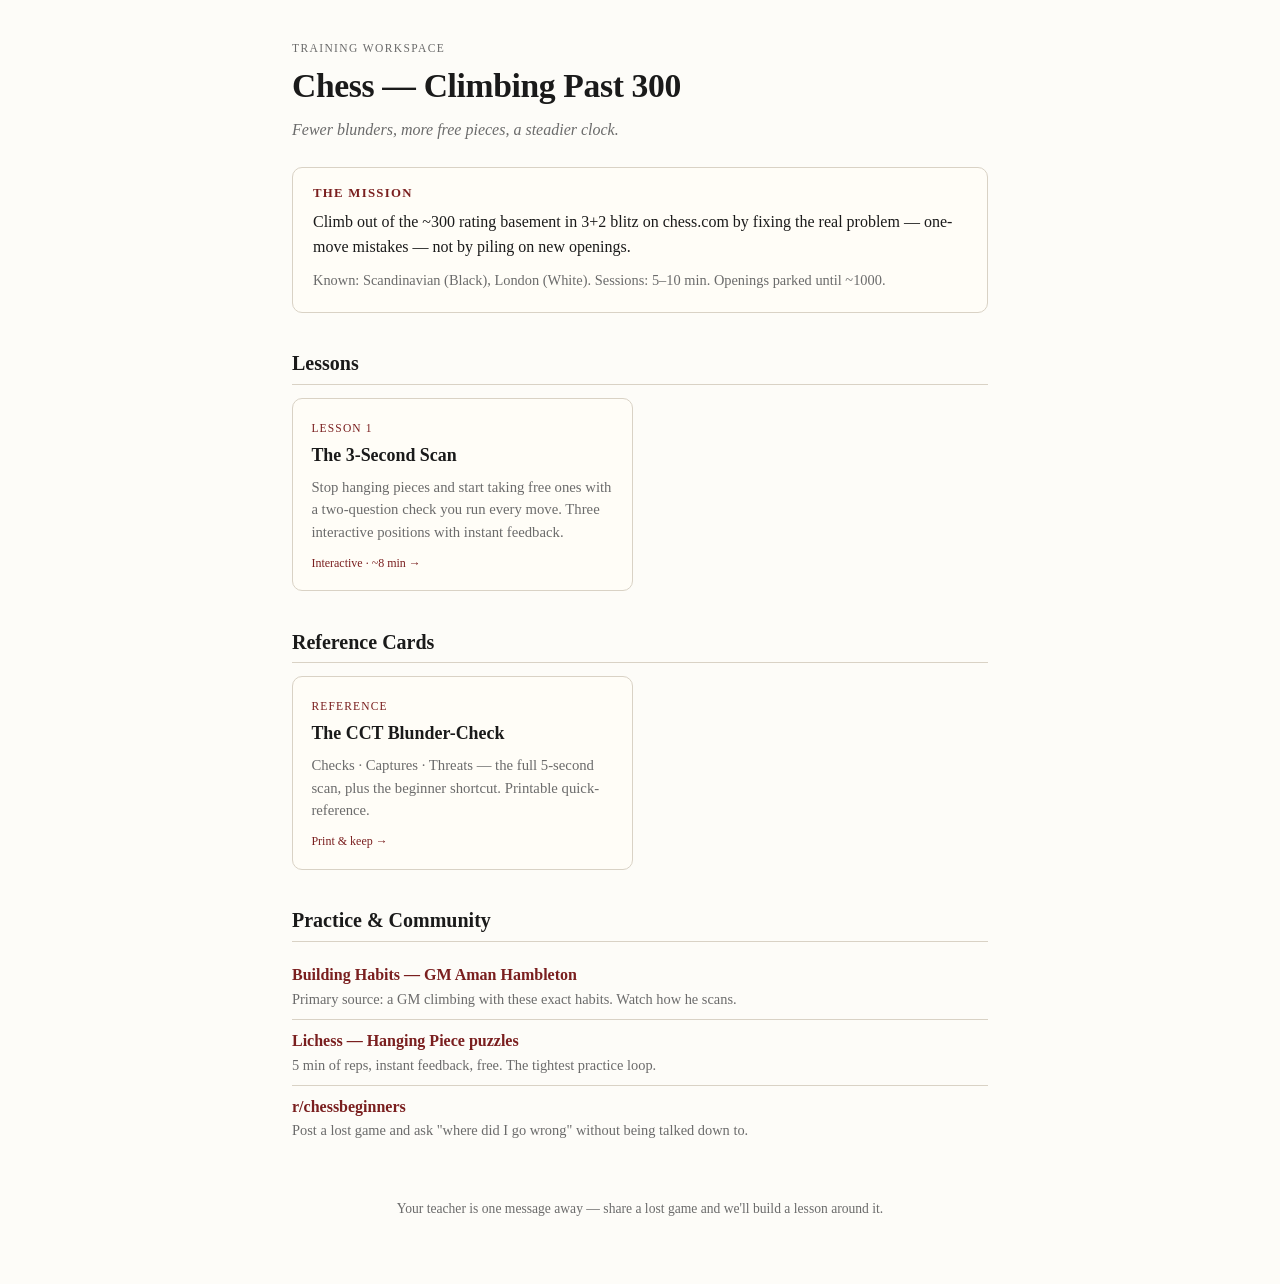
==== index.html @ 32ee334e "first commit" ====
<!DOCTYPE html>
<html lang="en">
<head>
<meta charset="utf-8">
<meta name="viewport" content="width=device-width, initial-scale=1">
<title>Chess Training</title>
<style>
  :root {
    --ink:#1a1a1a; --soft:#6b6b6b; --rule:#d9d2c5; --bg:#fdfcf8; --accent:#7a1f1f;
    --card:#fffdf7; --light:#efe6d2;
  }
  * { box-sizing: border-box; }
  body {
    font-family: Georgia, "Iowan Old Style", "Palatino Linotype", serif;
    color: var(--ink); background: var(--bg); line-height: 1.55;
    max-width: 46rem; margin: 0 auto; padding: 2.5rem 1.25rem 4rem;
  }
  header { margin-bottom: 1.5rem; }
  .kicker { color: var(--soft); text-transform: uppercase; letter-spacing: .12em; font-size: .72rem; margin: 0; }
  h1 { font-size: clamp(1.6rem, 6vw, 2.1rem); margin: .15rem 0 .35rem; letter-spacing: -0.01em; }
  .tagline { color: var(--soft); font-style: italic; margin: 0; }

  .mission {
    border: 1px solid var(--rule); background: var(--card); border-radius: 10px;
    padding: 1rem 1.25rem; margin: 1.5rem 0 2rem;
  }
  .mission h2 { font-size: .8rem; text-transform: uppercase; letter-spacing: .1em; color: var(--accent); margin: 0 0 .4rem; }
  .mission p { margin: .3rem 0; }
  .mission .meta { color: var(--soft); font-size: .9rem; margin-top: .6rem; }

  h2.section { font-size: 1.25rem; margin: 2.2rem 0 .8rem; padding-bottom: .3rem; border-bottom: 1px solid var(--rule); }

  .grid { display: grid; grid-template-columns: 1fr; gap: .9rem; }
  @media (min-width: 34rem) { .grid { grid-template-columns: 1fr 1fr; } }

  .card {
    display: block; text-decoration: none; color: inherit;
    border: 1px solid var(--rule); background: var(--card); border-radius: 10px;
    padding: 1rem 1.15rem; transition: transform .12s ease, box-shadow .12s ease, border-color .12s ease;
  }
  .card:hover, .card:focus {
    transform: translateY(-2px); box-shadow: 0 6px 16px rgba(0,0,0,.08);
    border-color: var(--accent); outline: none;
  }
  .card .num { font-size: .72rem; letter-spacing: .1em; text-transform: uppercase; color: var(--accent); }
  .card .title { font-size: 1.12rem; margin: .15rem 0 .35rem; font-weight: bold; }
  .card .desc { color: var(--soft); font-size: .92rem; margin: 0; }
  .card .tag { display: inline-block; margin-top: .6rem; font-size: .75rem; color: var(--accent); }

  ul.links { list-style: none; padding: 0; margin: .5rem 0; }
  ul.links li { padding: .55rem 0; border-bottom: 1px solid var(--rule); }
  ul.links li:last-child { border-bottom: 0; }
  ul.links a { color: var(--accent); text-decoration: none; font-weight: bold; }
  ul.links a:hover { text-decoration: underline; }
  ul.links .note { color: var(--soft); font-size: .9rem; display: block; font-weight: normal; }

  footer { color: var(--soft); font-size: .85rem; margin-top: 3rem; text-align: center; }
</style>
</head>
<body>
  <header>
    <p class="kicker">Training Workspace</p>
    <h1>Chess &mdash; Climbing Past 300</h1>
    <p class="tagline">Fewer blunders, more free pieces, a steadier clock.</p>
  </header>

  <section class="mission">
    <h2>The Mission</h2>
    <p>Climb out of the ~300 rating basement in 3+2 blitz on chess.com by fixing the
    real problem &mdash; one-move mistakes &mdash; not by piling on new openings.</p>
    <p class="meta">Known: Scandinavian (Black), London (White). Sessions: 5&ndash;10 min. Openings parked until ~1000.</p>
  </section>

  <h2 class="section">Lessons</h2>
  <div class="grid">
    <a class="card" href="lessons/0001-the-three-second-scan.html">
      <span class="num">Lesson 1</span>
      <p class="title">The 3-Second Scan</p>
      <p class="desc">Stop hanging pieces and start taking free ones with a two-question
      check you run every move. Three interactive positions with instant feedback.</p>
      <span class="tag">Interactive &middot; ~8 min &rarr;</span>
    </a>
  </div>

  <h2 class="section">Reference Cards</h2>
  <div class="grid">
    <a class="card" href="reference/cct-blunder-check.html">
      <span class="num">Reference</span>
      <p class="title">The CCT Blunder-Check</p>
      <p class="desc">Checks &middot; Captures &middot; Threats &mdash; the full 5-second scan,
      plus the beginner shortcut. Printable quick-reference.</p>
      <span class="tag">Print &amp; keep &rarr;</span>
    </a>
  </div>

  <h2 class="section">Practice &amp; Community</h2>
  <ul class="links">
    <li>
      <a href="https://www.youtube.com/playlist?list=PL8N8j2e7RpPnpqbISqi1SJ9_wrnNU3rEm">Building Habits &mdash; GM Aman Hambleton</a>
      <span class="note">Primary source: a GM climbing with these exact habits. Watch how he scans.</span>
    </li>
    <li>
      <a href="https://lichess.org/training/hangingPiece">Lichess &mdash; Hanging Piece puzzles</a>
      <span class="note">5 min of reps, instant feedback, free. The tightest practice loop.</span>
    </li>
    <li>
      <a href="https://www.reddit.com/r/chessbeginners/">r/chessbeginners</a>
      <span class="note">Post a lost game and ask "where did I go wrong" without being talked down to.</span>
    </li>
  </ul>

  <footer>
    Your teacher is one message away &mdash; share a lost game and we'll build a lesson around it.
  </footer>
</body>
</html>
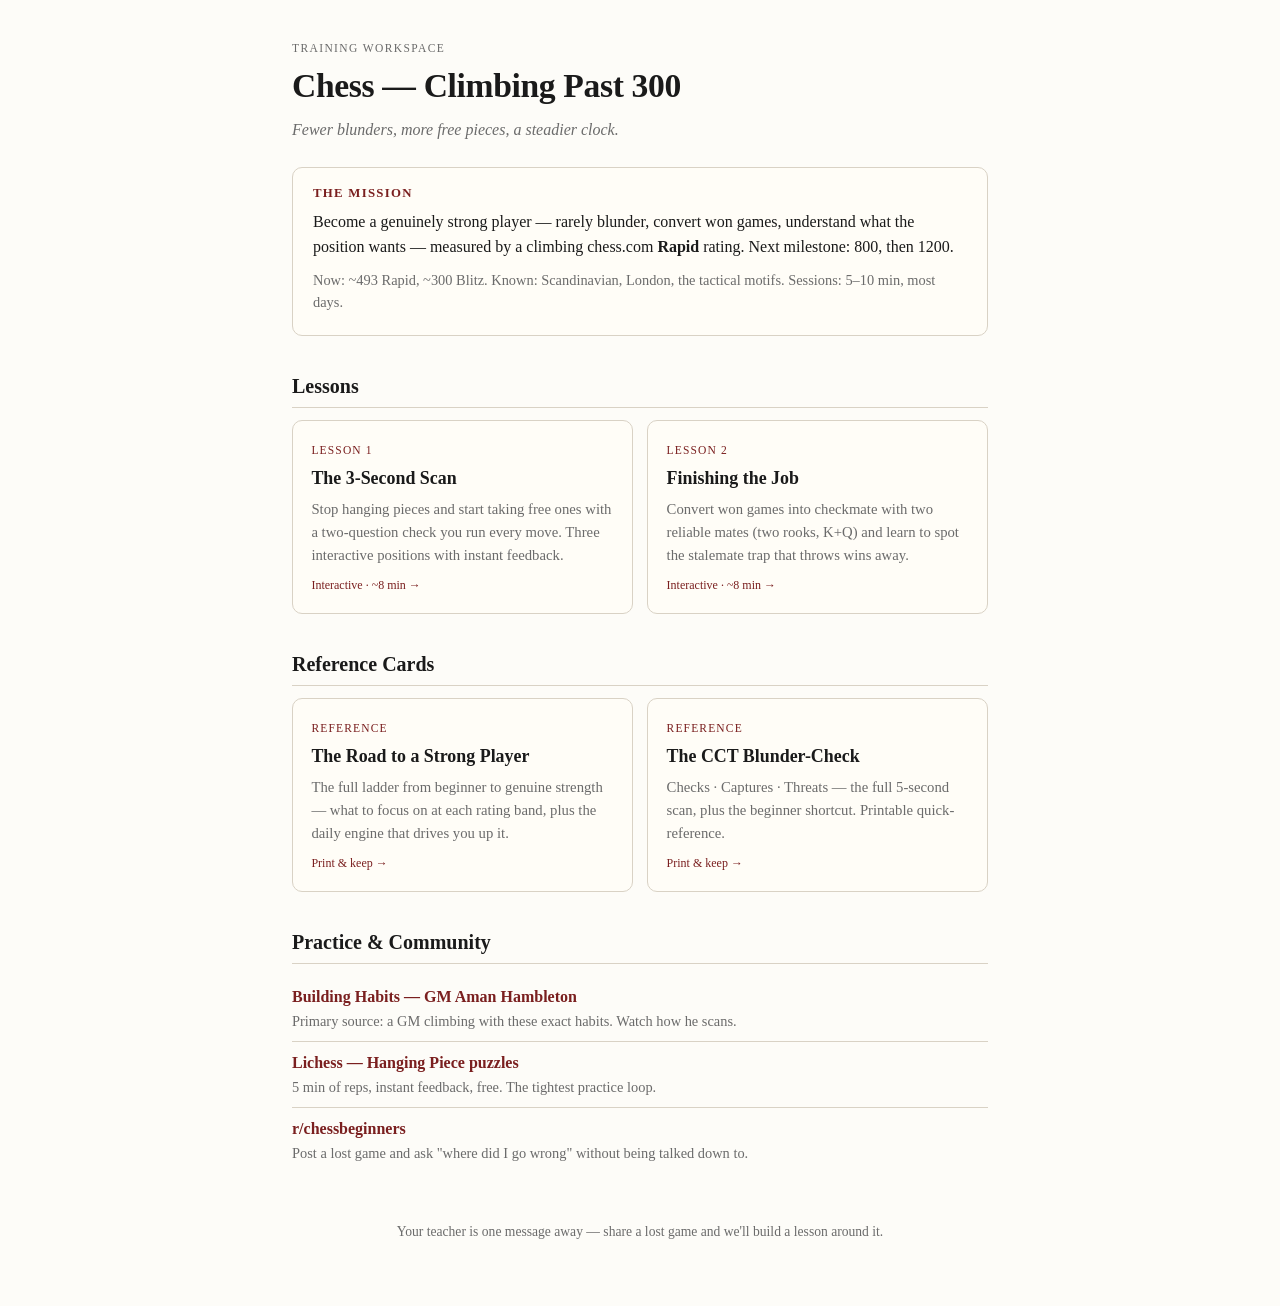
==== commit 5fc88e61: "Revise mission statement and teaching notes; add lesson on checkmating techniques and improvement ro" ====
--- a/index.html
+++ b/index.html
@@ -66,9 +66,10 @@
 
   <section class="mission">
     <h2>The Mission</h2>
-    <p>Climb out of the ~300 rating basement in 3+2 blitz on chess.com by fixing the
-    real problem &mdash; one-move mistakes &mdash; not by piling on new openings.</p>
-    <p class="meta">Known: Scandinavian (Black), London (White). Sessions: 5&ndash;10 min. Openings parked until ~1000.</p>
+    <p>Become a genuinely strong player &mdash; rarely blunder, convert won games, understand
+    what the position wants &mdash; measured by a climbing chess.com <strong>Rapid</strong> rating.
+    Next milestone: 800, then 1200.</p>
+    <p class="meta">Now: ~493 Rapid, ~300 Blitz. Known: Scandinavian, London, the tactical motifs. Sessions: 5&ndash;10 min, most days.</p>
   </section>
 
   <h2 class="section">Lessons</h2>
@@ -80,10 +81,24 @@
       check you run every move. Three interactive positions with instant feedback.</p>
       <span class="tag">Interactive &middot; ~8 min &rarr;</span>
     </a>
+    <a class="card" href="lessons/0002-finishing-the-job.html">
+      <span class="num">Lesson 2</span>
+      <p class="title">Finishing the Job</p>
+      <p class="desc">Convert won games into checkmate with two reliable mates (two rooks,
+      K+Q) and learn to spot the stalemate trap that throws wins away.</p>
+      <span class="tag">Interactive &middot; ~8 min &rarr;</span>
+    </a>
   </div>
 
   <h2 class="section">Reference Cards</h2>
   <div class="grid">
+    <a class="card" href="reference/improvement-roadmap.html">
+      <span class="num">Reference</span>
+      <p class="title">The Road to a Strong Player</p>
+      <p class="desc">The full ladder from beginner to genuine strength &mdash; what to focus on
+      at each rating band, plus the daily engine that drives you up it.</p>
+      <span class="tag">Print &amp; keep &rarr;</span>
+    </a>
     <a class="card" href="reference/cct-blunder-check.html">
       <span class="num">Reference</span>
       <p class="title">The CCT Blunder-Check</p>
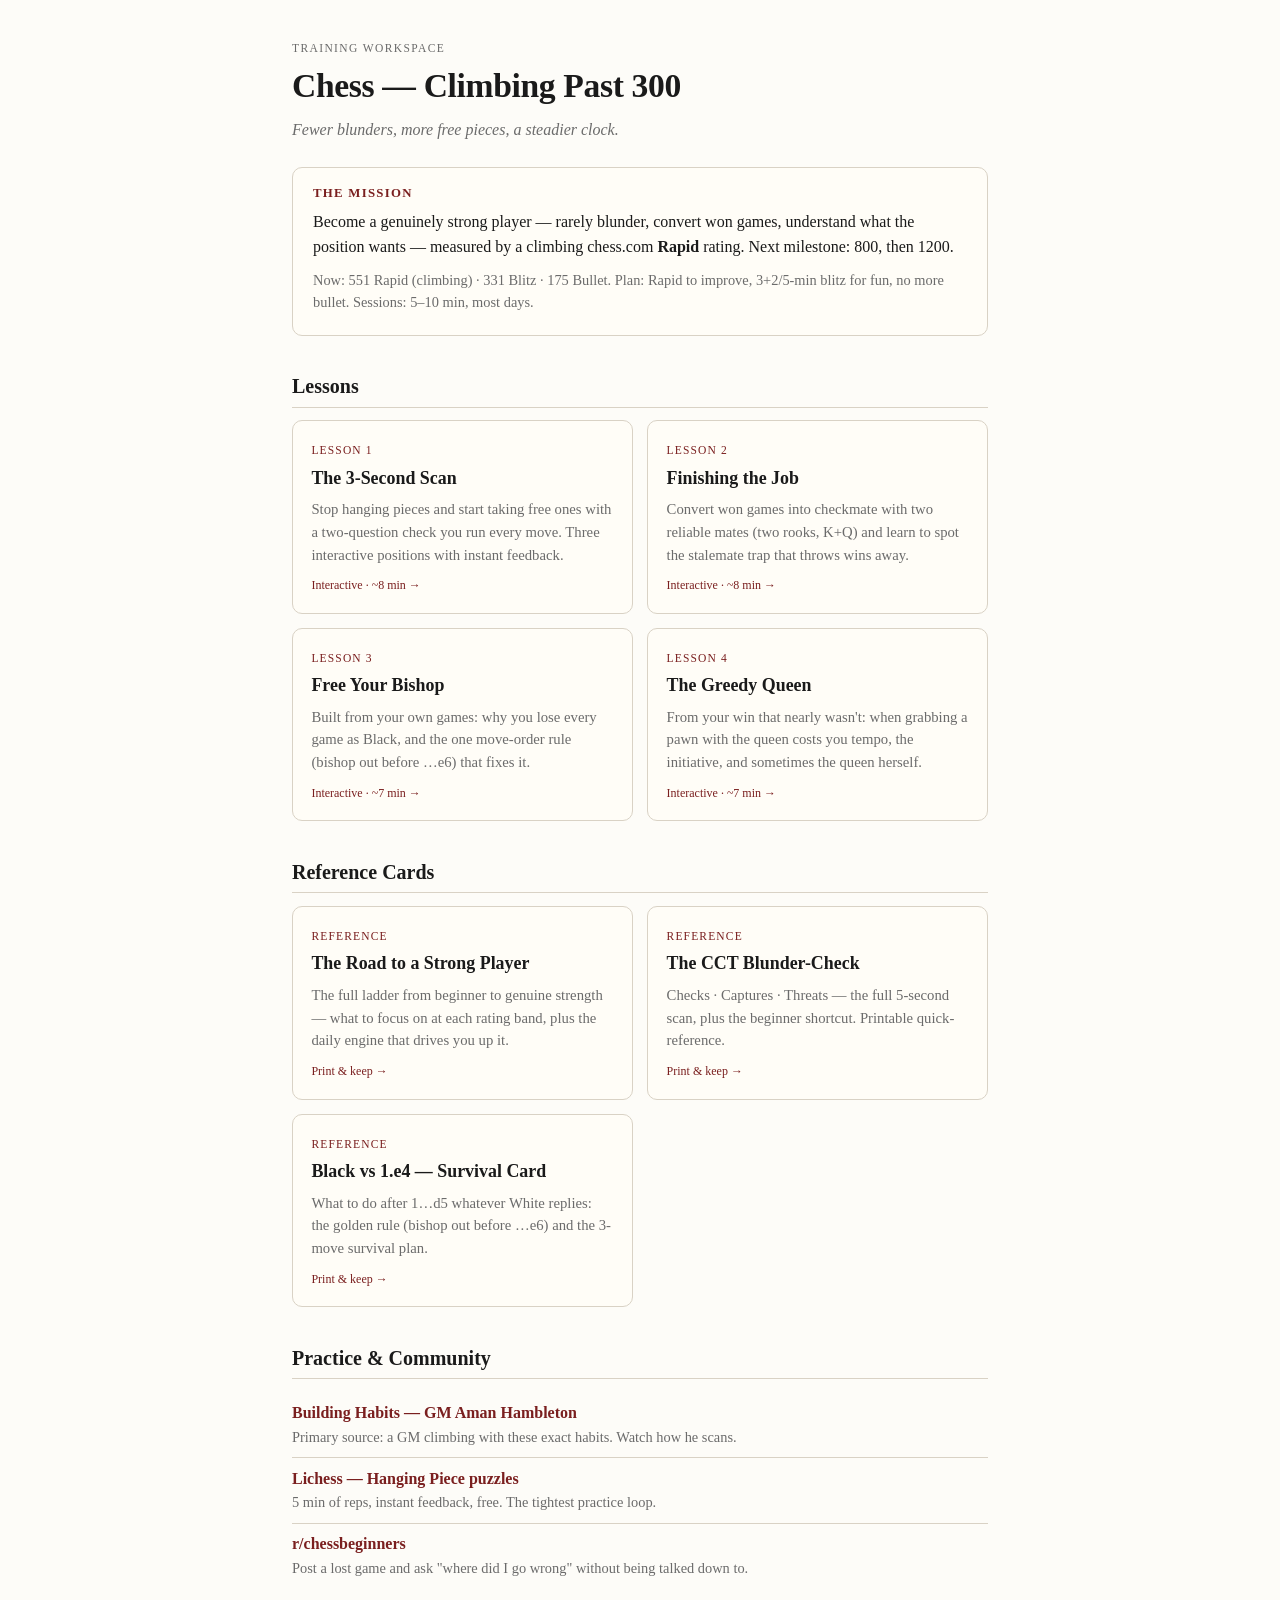
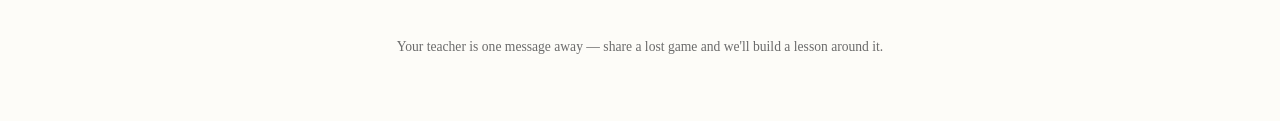
==== commit 568d6a8e: "Add game-review lessons (3 & 4), shared board module, and migrate all boards Personalized review of " ====
--- a/index.html
+++ b/index.html
@@ -69,7 +69,7 @@
     <p>Become a genuinely strong player &mdash; rarely blunder, convert won games, understand
     what the position wants &mdash; measured by a climbing chess.com <strong>Rapid</strong> rating.
     Next milestone: 800, then 1200.</p>
-    <p class="meta">Now: ~493 Rapid, ~300 Blitz. Known: Scandinavian, London, the tactical motifs. Sessions: 5&ndash;10 min, most days.</p>
+    <p class="meta">Now: 551 Rapid (climbing) &middot; 331 Blitz &middot; 175 Bullet. Plan: Rapid to improve, 3+2/5-min blitz for fun, no more bullet. Sessions: 5&ndash;10 min, most days.</p>
   </section>
 
   <h2 class="section">Lessons</h2>
@@ -88,6 +88,20 @@
       K+Q) and learn to spot the stalemate trap that throws wins away.</p>
       <span class="tag">Interactive &middot; ~8 min &rarr;</span>
     </a>
+    <a class="card" href="lessons/0003-free-your-bishop.html">
+      <span class="num">Lesson 3</span>
+      <p class="title">Free Your Bishop</p>
+      <p class="desc">Built from your own games: why you lose every game as Black, and the
+      one move-order rule (bishop out before &hellip;e6) that fixes it.</p>
+      <span class="tag">Interactive &middot; ~7 min &rarr;</span>
+    </a>
+    <a class="card" href="lessons/0004-the-greedy-queen.html">
+      <span class="num">Lesson 4</span>
+      <p class="title">The Greedy Queen</p>
+      <p class="desc">From your win that nearly wasn't: when grabbing a pawn with the queen
+      costs you tempo, the initiative, and sometimes the queen herself.</p>
+      <span class="tag">Interactive &middot; ~7 min &rarr;</span>
+    </a>
   </div>
 
   <h2 class="section">Reference Cards</h2>
@@ -104,6 +118,13 @@
       <p class="title">The CCT Blunder-Check</p>
       <p class="desc">Checks &middot; Captures &middot; Threats &mdash; the full 5-second scan,
       plus the beginner shortcut. Printable quick-reference.</p>
+      <span class="tag">Print &amp; keep &rarr;</span>
+    </a>
+    <a class="card" href="reference/black-vs-e4-survival.html">
+      <span class="num">Reference</span>
+      <p class="title">Black vs 1.e4 — Survival Card</p>
+      <p class="desc">What to do after 1&hellip;d5 whatever White replies: the golden rule
+      (bishop out before &hellip;e6) and the 3-move survival plan.</p>
       <span class="tag">Print &amp; keep &rarr;</span>
     </a>
   </div>
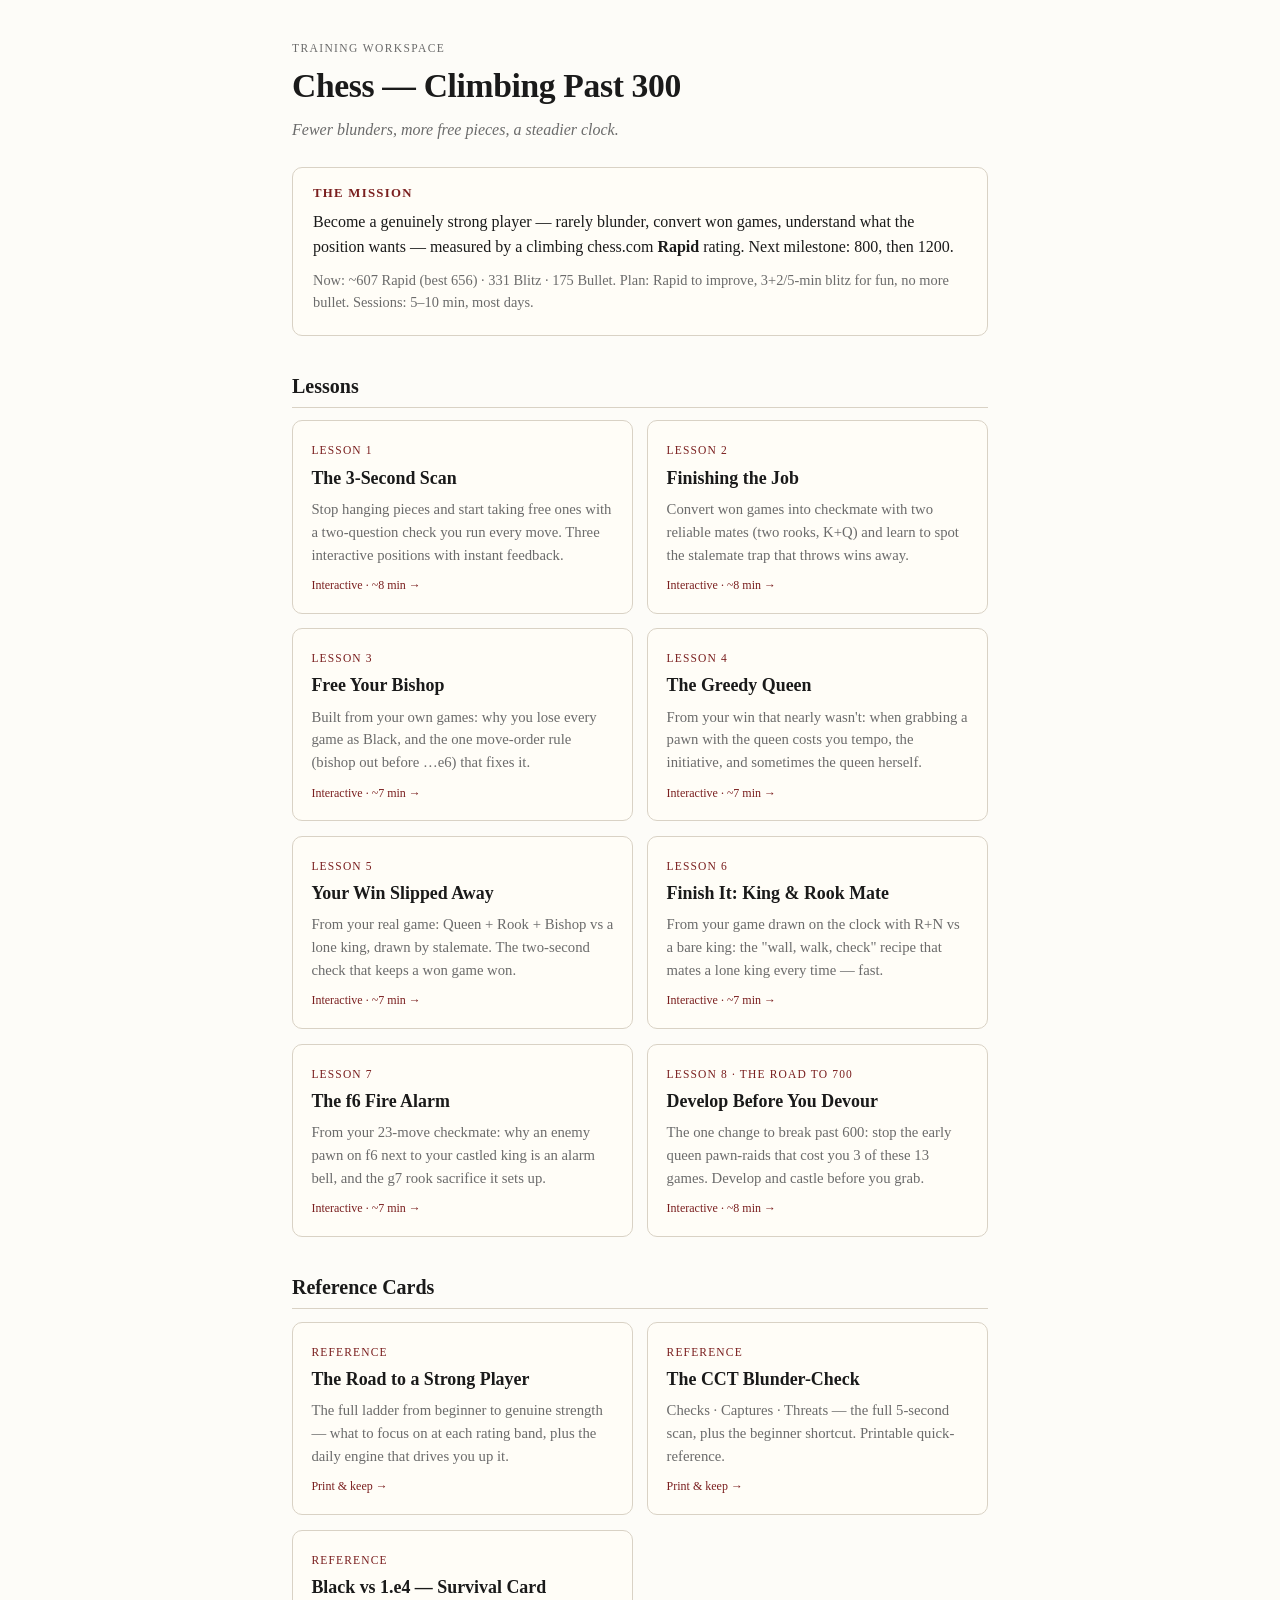
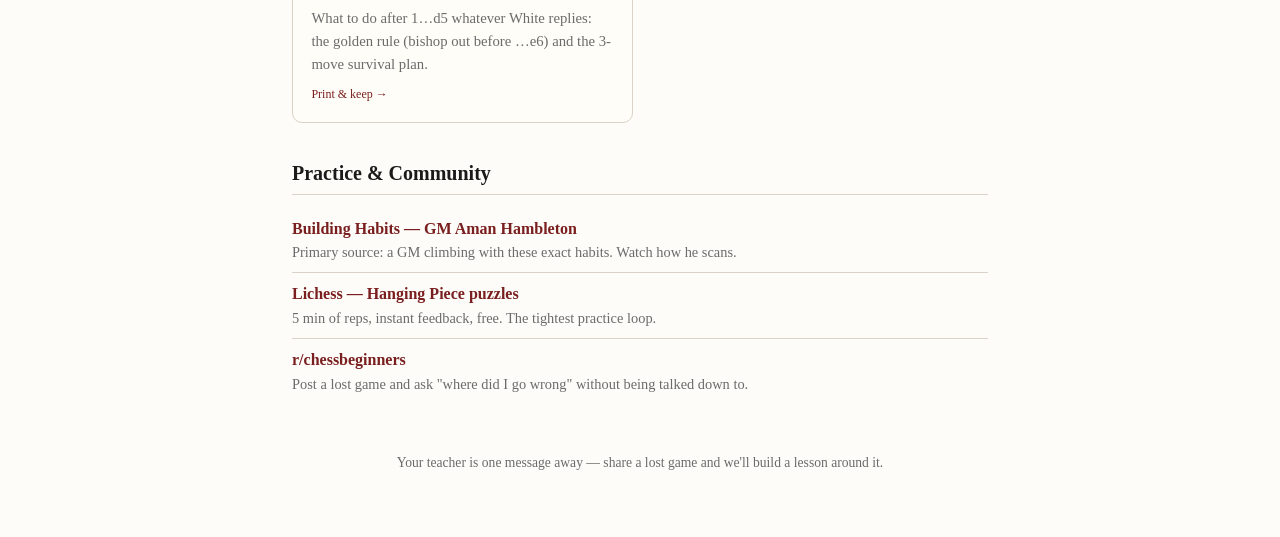
==== commit 9a4201f2: "new lessons" ====
--- a/index.html
+++ b/index.html
@@ -69,7 +69,7 @@
     <p>Become a genuinely strong player &mdash; rarely blunder, convert won games, understand
     what the position wants &mdash; measured by a climbing chess.com <strong>Rapid</strong> rating.
     Next milestone: 800, then 1200.</p>
-    <p class="meta">Now: 551 Rapid (climbing) &middot; 331 Blitz &middot; 175 Bullet. Plan: Rapid to improve, 3+2/5-min blitz for fun, no more bullet. Sessions: 5&ndash;10 min, most days.</p>
+    <p class="meta">Now: ~607 Rapid (best 656) &middot; 331 Blitz &middot; 175 Bullet. Plan: Rapid to improve, 3+2/5-min blitz for fun, no more bullet. Sessions: 5&ndash;10 min, most days.</p>
   </section>
 
   <h2 class="section">Lessons</h2>
@@ -101,6 +101,34 @@
       <p class="desc">From your win that nearly wasn't: when grabbing a pawn with the queen
       costs you tempo, the initiative, and sometimes the queen herself.</p>
       <span class="tag">Interactive &middot; ~7 min &rarr;</span>
+    </a>
+    <a class="card" href="lessons/0005-your-win-slipped-away.html">
+      <span class="num">Lesson 5</span>
+      <p class="title">Your Win Slipped Away</p>
+      <p class="desc">From your real game: Queen + Rook + Bishop vs a lone king, drawn by
+      stalemate. The two-second check that keeps a won game won.</p>
+      <span class="tag">Interactive &middot; ~7 min &rarr;</span>
+    </a>
+    <a class="card" href="lessons/0006-king-and-rook-mate.html">
+      <span class="num">Lesson 6</span>
+      <p class="title">Finish It: King &amp; Rook Mate</p>
+      <p class="desc">From your game drawn on the clock with R+N vs a bare king: the
+      "wall, walk, check" recipe that mates a lone king every time &mdash; fast.</p>
+      <span class="tag">Interactive &middot; ~7 min &rarr;</span>
+    </a>
+    <a class="card" href="lessons/0007-the-f6-fire-alarm.html">
+      <span class="num">Lesson 7</span>
+      <p class="title">The f6 Fire Alarm</p>
+      <p class="desc">From your 23-move checkmate: why an enemy pawn on f6 next to your
+      castled king is an alarm bell, and the g7 rook sacrifice it sets up.</p>
+      <span class="tag">Interactive &middot; ~7 min &rarr;</span>
+    </a>
+    <a class="card" href="lessons/0008-develop-before-you-devour.html">
+      <span class="num">Lesson 8 &middot; The Road to 700</span>
+      <p class="title">Develop Before You Devour</p>
+      <p class="desc">The one change to break past 600: stop the early queen pawn-raids
+      that cost you 3 of these 13 games. Develop and castle before you grab.</p>
+      <span class="tag">Interactive &middot; ~8 min &rarr;</span>
     </a>
   </div>
 
